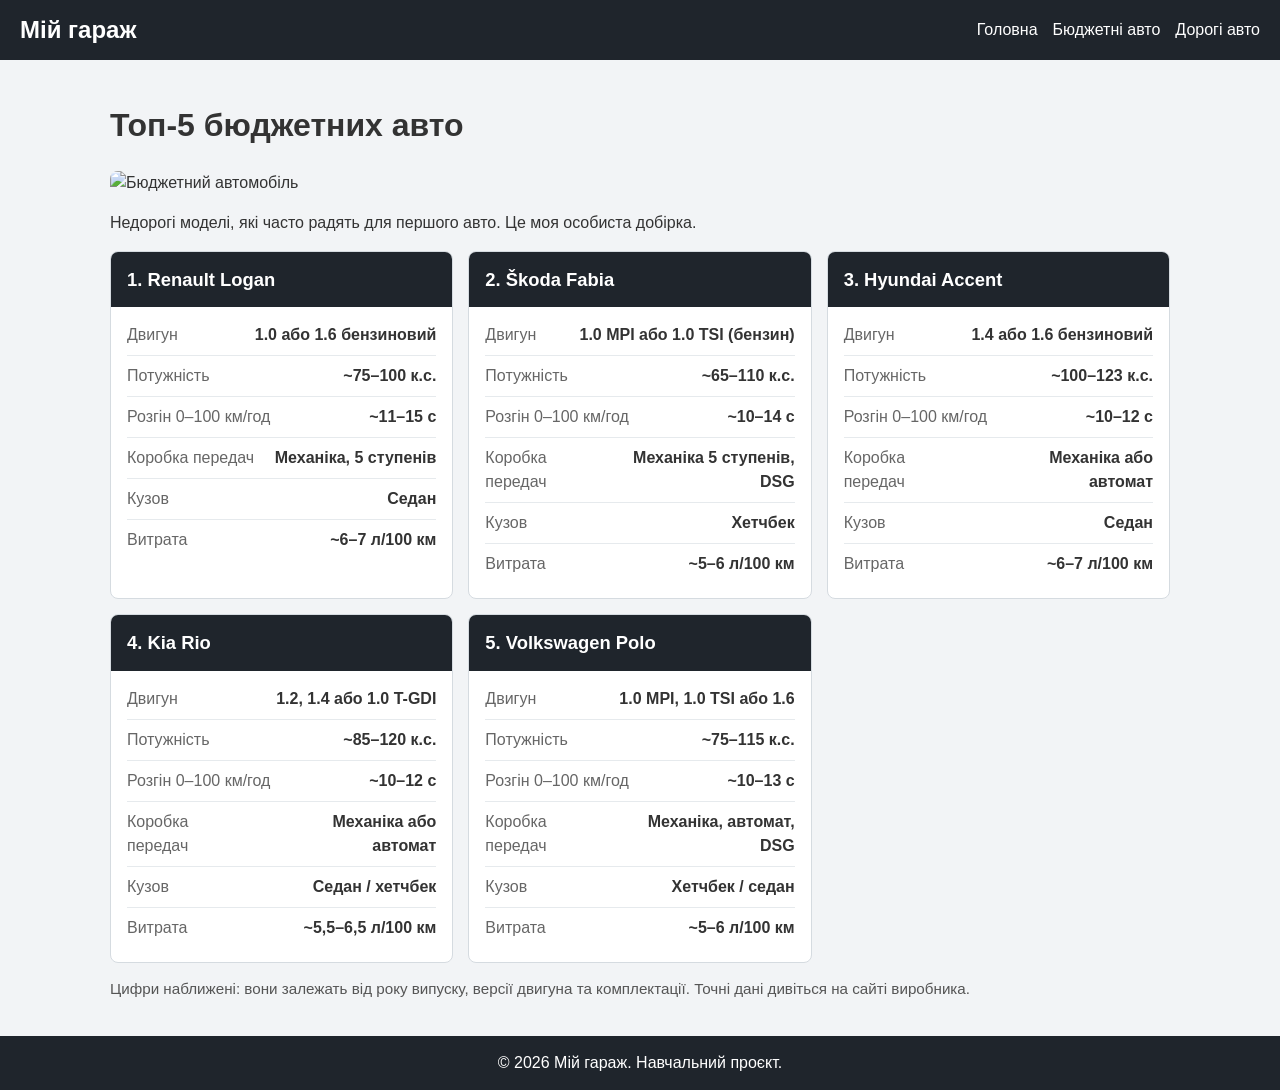
==== budget.html @ 9be46125 "initial deploy" ====
<!DOCTYPE html>
<html lang="uk">
<head>
  <meta charset="UTF-8">
  <meta name="viewport" content="width=device-width, initial-scale=1">
  <title>Мій гараж — бюджетні авто</title>
  <link rel="stylesheet" href="style.css">
</head>
<body>

  <header class="header">
    <h2>Мій гараж</h2>
    <nav class="menu">
      <a href="index.html">Головна</a>
      <a href="budget.html">Бюджетні авто</a>
      <a href="expensive.html">Дорогі авто</a>
    </nav>
  </header>

  <main>
    <h1>Топ-5 бюджетних авто</h1>
    <img class="hero-img" src="car.svg" alt="Бюджетний автомобіль">
    <p>Недорогі моделі, які часто радять для першого авто. Це моя особиста добірка.</p>

    <section class="grid">

      <article class="card">
        <h3>1. Renault Logan</h3>
        <ul class="specs">
          <li><span>Двигун</span><b>1.0 або 1.6 бензиновий</b></li>
          <li><span>Потужність</span><b>~75–100 к.с.</b></li>
          <li><span>Розгін 0–100 км/год</span><b>~11–15 с</b></li>
          <li><span>Коробка передач</span><b>Механіка, 5 ступенів</b></li>
          <li><span>Кузов</span><b>Седан</b></li>
          <li><span>Витрата</span><b>~6–7 л/100 км</b></li>
        </ul>
      </article>

      <article class="card">
        <h3>2. Škoda Fabia</h3>
        <ul class="specs">
          <li><span>Двигун</span><b>1.0 MPI або 1.0 TSI (бензин)</b></li>
          <li><span>Потужність</span><b>~65–110 к.с.</b></li>
          <li><span>Розгін 0–100 км/год</span><b>~10–14 с</b></li>
          <li><span>Коробка передач</span><b>Механіка 5 ступенів, DSG</b></li>
          <li><span>Кузов</span><b>Хетчбек</b></li>
          <li><span>Витрата</span><b>~5–6 л/100 км</b></li>
        </ul>
      </article>

      <article class="card">
        <h3>3. Hyundai Accent</h3>
        <ul class="specs">
          <li><span>Двигун</span><b>1.4 або 1.6 бензиновий</b></li>
          <li><span>Потужність</span><b>~100–123 к.с.</b></li>
          <li><span>Розгін 0–100 км/год</span><b>~10–12 с</b></li>
          <li><span>Коробка передач</span><b>Механіка або автомат</b></li>
          <li><span>Кузов</span><b>Седан</b></li>
          <li><span>Витрата</span><b>~6–7 л/100 км</b></li>
        </ul>
      </article>

      <article class="card">
        <h3>4. Kia Rio</h3>
        <ul class="specs">
          <li><span>Двигун</span><b>1.2, 1.4 або 1.0 T-GDI</b></li>
          <li><span>Потужність</span><b>~85–120 к.с.</b></li>
          <li><span>Розгін 0–100 км/год</span><b>~10–12 с</b></li>
          <li><span>Коробка передач</span><b>Механіка або автомат</b></li>
          <li><span>Кузов</span><b>Седан / хетчбек</b></li>
          <li><span>Витрата</span><b>~5,5–6,5 л/100 км</b></li>
        </ul>
      </article>

      <article class="card">
        <h3>5. Volkswagen Polo</h3>
        <ul class="specs">
          <li><span>Двигун</span><b>1.0 MPI, 1.0 TSI або 1.6</b></li>
          <li><span>Потужність</span><b>~75–115 к.с.</b></li>
          <li><span>Розгін 0–100 км/год</span><b>~10–13 с</b></li>
          <li><span>Коробка передач</span><b>Механіка, автомат, DSG</b></li>
          <li><span>Кузов</span><b>Хетчбек / седан</b></li>
          <li><span>Витрата</span><b>~5–6 л/100 км</b></li>
        </ul>
      </article>

    </section>

    <p class="note">Цифри наближені: вони залежать від року випуску, версії двигуна та комплектації. Точні дані дивіться на сайті виробника.</p>
  </main>

  <footer class="footer">© 2026 Мій гараж. Навчальний проєкт.</footer>

</body>
</html>
---- style.css ----
* { box-sizing: border-box; }

body {
  margin: 0;
  font-family: Arial, sans-serif;
  background: #f2f4f6;
  color: #333;
  line-height: 1.5;
}

main { padding: 20px; }
img { max-width: 100%; height: auto; display: block; }

/* FLEX: шапка и меню */
.header {
  display: flex;
  justify-content: space-between;
  align-items: center;
  flex-wrap: wrap;
  gap: 10px;
  background: #1f252c;
  padding: 12px 20px;
}
.header h2 { margin: 0; color: #fff; }
.menu { display: flex; gap: 15px; flex-wrap: wrap; }
.menu a { color: #fff; text-decoration: none; }
.menu a:hover { color: #ff7a6b; }

.hero-img { border-radius: 8px; margin: 15px 0; }

/* GRID: карточки (телефон - 1 колонка) */
.grid {
  display: grid;
  grid-template-columns: 1fr;
  gap: 15px;
}

.card {
  background: #fff;
  border-radius: 8px;
  overflow: hidden;
  border: 1px solid #d5dbe0;
}

/* Название машины сверху */
.card h3 {
  margin: 0;
  padding: 14px 16px;
  background: #1f252c;
  color: #fff;
  font-size: 1.15rem;
}
.card--gold h3 { background: #6b5420; }

/* Характеристики снизу (FLEX-строки) */
.specs { list-style: none; margin: 0; padding: 8px 16px 14px; }
.specs li {
  display: flex;
  justify-content: space-between;
  gap: 12px;
  padding: 8px 0;
  border-bottom: 1px solid #e6eaed;
}
.specs li:last-child { border-bottom: 0; }
.specs span { color: #666; }
.specs b { text-align: right; }

/* Блоки-ссылки на главной */
.link-box {
  display: block;
  background: #fff;
  padding: 18px;
  border-radius: 8px;
  border-left: 6px solid #e2412f;
  color: inherit;
  text-decoration: none;
}
.link-box--gold { border-left-color: #c9a24a; }
.link-box h3 { margin: 0 0 6px; }
.link-box p { margin: 0; }

.card p { padding: 0 16px; }
.note { font-size: .95rem; color: #555; }

.footer { background: #1f252c; color: #fff; text-align: center; padding: 15px; }

/* МЕДИАЗАПРОСЫ */
/* Планшет от 600px: 2 колонки */
@media (min-width: 600px) {
  .grid { grid-template-columns: 1fr 1fr; }
}
/* Компьютер от 900px: 3 колонки, контент по центру */
@media (min-width: 900px) {
  .grid { grid-template-columns: 1fr 1fr 1fr; }
  main { max-width: 1100px; margin: 0 auto; }
}
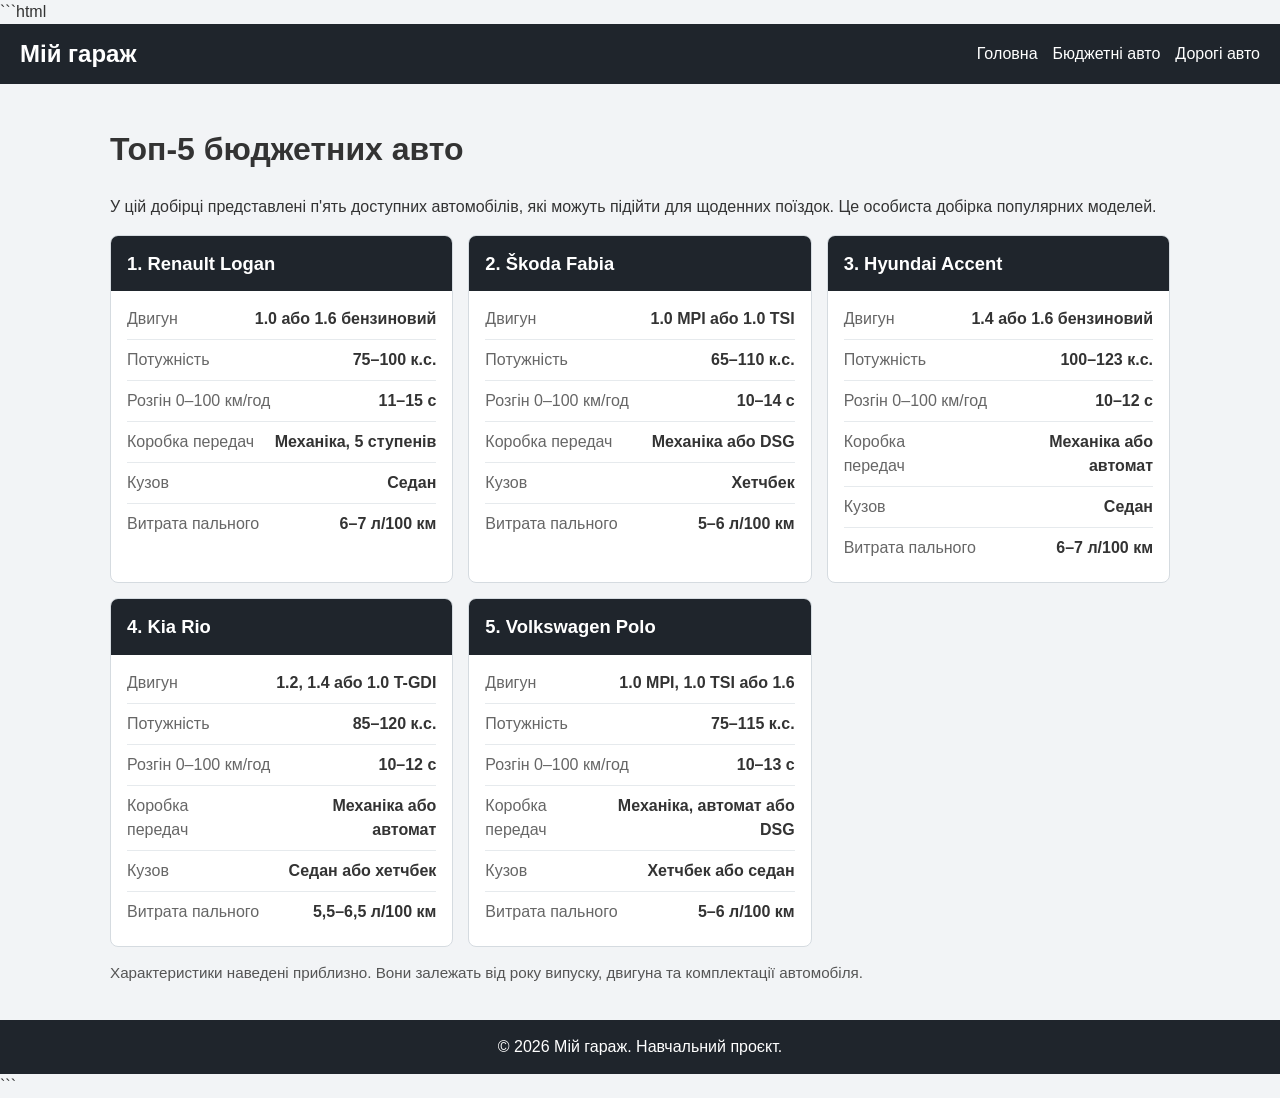
==== commit 44215a3c: "initial deploy" ====
--- a/budget.html
+++ b/budget.html
@@ -1,3 +1,4 @@
+```html
 <!DOCTYPE html>
 <html lang="uk">
 <head>
@@ -10,6 +11,7 @@
 
   <header class="header">
     <h2>Мій гараж</h2>
+
     <nav class="menu">
       <a href="index.html">Головна</a>
       <a href="budget.html">Бюджетні авто</a>
@@ -19,8 +21,12 @@
 
   <main>
     <h1>Топ-5 бюджетних авто</h1>
-    <img class="hero-img" src="car.svg" alt="Бюджетний автомобіль">
-    <p>Недорогі моделі, які часто радять для першого авто. Це моя особиста добірка.</p>
+
+    <p class="intro-text">
+      У цій добірці представлені п'ять доступних автомобілів,
+      які можуть підійти для щоденних поїздок.
+      Це особиста добірка популярних моделей.
+    </p>
 
     <section class="grid">
 
@@ -28,23 +34,23 @@
         <h3>1. Renault Logan</h3>
         <ul class="specs">
           <li><span>Двигун</span><b>1.0 або 1.6 бензиновий</b></li>
-          <li><span>Потужність</span><b>~75–100 к.с.</b></li>
-          <li><span>Розгін 0–100 км/год</span><b>~11–15 с</b></li>
+          <li><span>Потужність</span><b>75–100 к.с.</b></li>
+          <li><span>Розгін 0–100 км/год</span><b>11–15 с</b></li>
           <li><span>Коробка передач</span><b>Механіка, 5 ступенів</b></li>
           <li><span>Кузов</span><b>Седан</b></li>
-          <li><span>Витрата</span><b>~6–7 л/100 км</b></li>
+          <li><span>Витрата пального</span><b>6–7 л/100 км</b></li>
         </ul>
       </article>
 
       <article class="card">
         <h3>2. Škoda Fabia</h3>
         <ul class="specs">
-          <li><span>Двигун</span><b>1.0 MPI або 1.0 TSI (бензин)</b></li>
-          <li><span>Потужність</span><b>~65–110 к.с.</b></li>
-          <li><span>Розгін 0–100 км/год</span><b>~10–14 с</b></li>
-          <li><span>Коробка передач</span><b>Механіка 5 ступенів, DSG</b></li>
+          <li><span>Двигун</span><b>1.0 MPI або 1.0 TSI</b></li>
+          <li><span>Потужність</span><b>65–110 к.с.</b></li>
+          <li><span>Розгін 0–100 км/год</span><b>10–14 с</b></li>
+          <li><span>Коробка передач</span><b>Механіка або DSG</b></li>
           <li><span>Кузов</span><b>Хетчбек</b></li>
-          <li><span>Витрата</span><b>~5–6 л/100 км</b></li>
+          <li><span>Витрата пального</span><b>5–6 л/100 км</b></li>
         </ul>
       </article>
 
@@ -52,11 +58,11 @@
         <h3>3. Hyundai Accent</h3>
         <ul class="specs">
           <li><span>Двигун</span><b>1.4 або 1.6 бензиновий</b></li>
-          <li><span>Потужність</span><b>~100–123 к.с.</b></li>
-          <li><span>Розгін 0–100 км/год</span><b>~10–12 с</b></li>
+          <li><span>Потужність</span><b>100–123 к.с.</b></li>
+          <li><span>Розгін 0–100 км/год</span><b>10–12 с</b></li>
           <li><span>Коробка передач</span><b>Механіка або автомат</b></li>
           <li><span>Кузов</span><b>Седан</b></li>
-          <li><span>Витрата</span><b>~6–7 л/100 км</b></li>
+          <li><span>Витрата пального</span><b>6–7 л/100 км</b></li>
         </ul>
       </article>
 
@@ -64,11 +70,11 @@
         <h3>4. Kia Rio</h3>
         <ul class="specs">
           <li><span>Двигун</span><b>1.2, 1.4 або 1.0 T-GDI</b></li>
-          <li><span>Потужність</span><b>~85–120 к.с.</b></li>
-          <li><span>Розгін 0–100 км/год</span><b>~10–12 с</b></li>
+          <li><span>Потужність</span><b>85–120 к.с.</b></li>
+          <li><span>Розгін 0–100 км/год</span><b>10–12 с</b></li>
           <li><span>Коробка передач</span><b>Механіка або автомат</b></li>
-          <li><span>Кузов</span><b>Седан / хетчбек</b></li>
-          <li><span>Витрата</span><b>~5,5–6,5 л/100 км</b></li>
+          <li><span>Кузов</span><b>Седан або хетчбек</b></li>
+          <li><span>Витрата пального</span><b>5,5–6,5 л/100 км</b></li>
         </ul>
       </article>
 
@@ -76,20 +82,26 @@
         <h3>5. Volkswagen Polo</h3>
         <ul class="specs">
           <li><span>Двигун</span><b>1.0 MPI, 1.0 TSI або 1.6</b></li>
-          <li><span>Потужність</span><b>~75–115 к.с.</b></li>
-          <li><span>Розгін 0–100 км/год</span><b>~10–13 с</b></li>
-          <li><span>Коробка передач</span><b>Механіка, автомат, DSG</b></li>
-          <li><span>Кузов</span><b>Хетчбек / седан</b></li>
-          <li><span>Витрата</span><b>~5–6 л/100 км</b></li>
+          <li><span>Потужність</span><b>75–115 к.с.</b></li>
+          <li><span>Розгін 0–100 км/год</span><b>10–13 с</b></li>
+          <li><span>Коробка передач</span><b>Механіка, автомат або DSG</b></li>
+          <li><span>Кузов</span><b>Хетчбек або седан</b></li>
+          <li><span>Витрата пального</span><b>5–6 л/100 км</b></li>
         </ul>
       </article>
 
     </section>
 
-    <p class="note">Цифри наближені: вони залежать від року випуску, версії двигуна та комплектації. Точні дані дивіться на сайті виробника.</p>
+    <p class="note">
+      Характеристики наведені приблизно. Вони залежать від року
+      випуску, двигуна та комплектації автомобіля.
+    </p>
   </main>
 
-  <footer class="footer">© 2026 Мій гараж. Навчальний проєкт.</footer>
+  <footer class="footer">
+    © 2026 Мій гараж. Навчальний проєкт.
+  </footer>
 
 </body>
-</html>+</html>
+```
